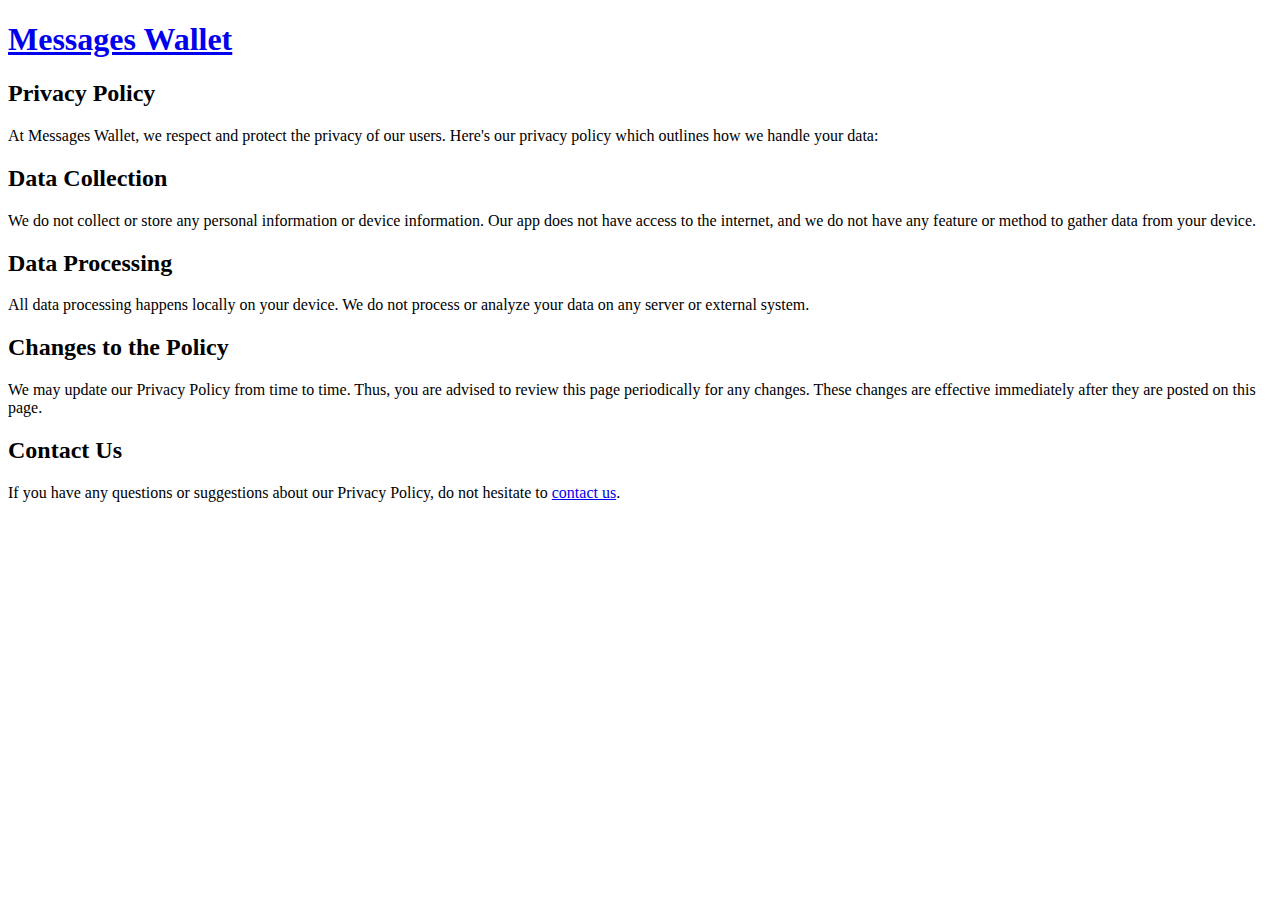
==== docs/privacy-policy.html @ 7551ceee "updated docs" ====
<!DOCTYPE html>
<html lang="en">

<head>
    <meta charset="UTF-8">
    <meta name="viewport" content="width=device-width, initial-scale=1.0">
    <title>Privacy Policy | Messages Wallet</title>
</head>

<body>
    <h1><a href="./index.html">Messages Wallet</a></h1>
    <h2>Privacy Policy</h2>
    <p>At Messages Wallet, we respect and protect the privacy of our users. Here's our privacy policy which outlines how
        we handle your data:</p>

    <h2>Data Collection</h2>
    <p>We do not collect or store any personal information or device information. Our app does not have access to the
        internet, and we do not have any feature or method to gather data from your device.</p>

    <h2>Data Processing</h2>
    <p>All data processing happens locally on your device. We do not process or analyze your data on any server or
        external system.</p>

    <h2>Changes to the Policy</h2>
    <p>We may update our Privacy Policy from time to time. Thus, you are advised to review this page periodically for
        any changes. These changes are effective immediately after they are posted on this page.</p>

    <h2>Contact Us</h2>
    <p>If you have any questions or suggestions about our Privacy Policy, do not hesitate to <a
            href="https://github.com/MominRaza/messages_wallet/issues">contact us</a>.</p>
</body>

</html>
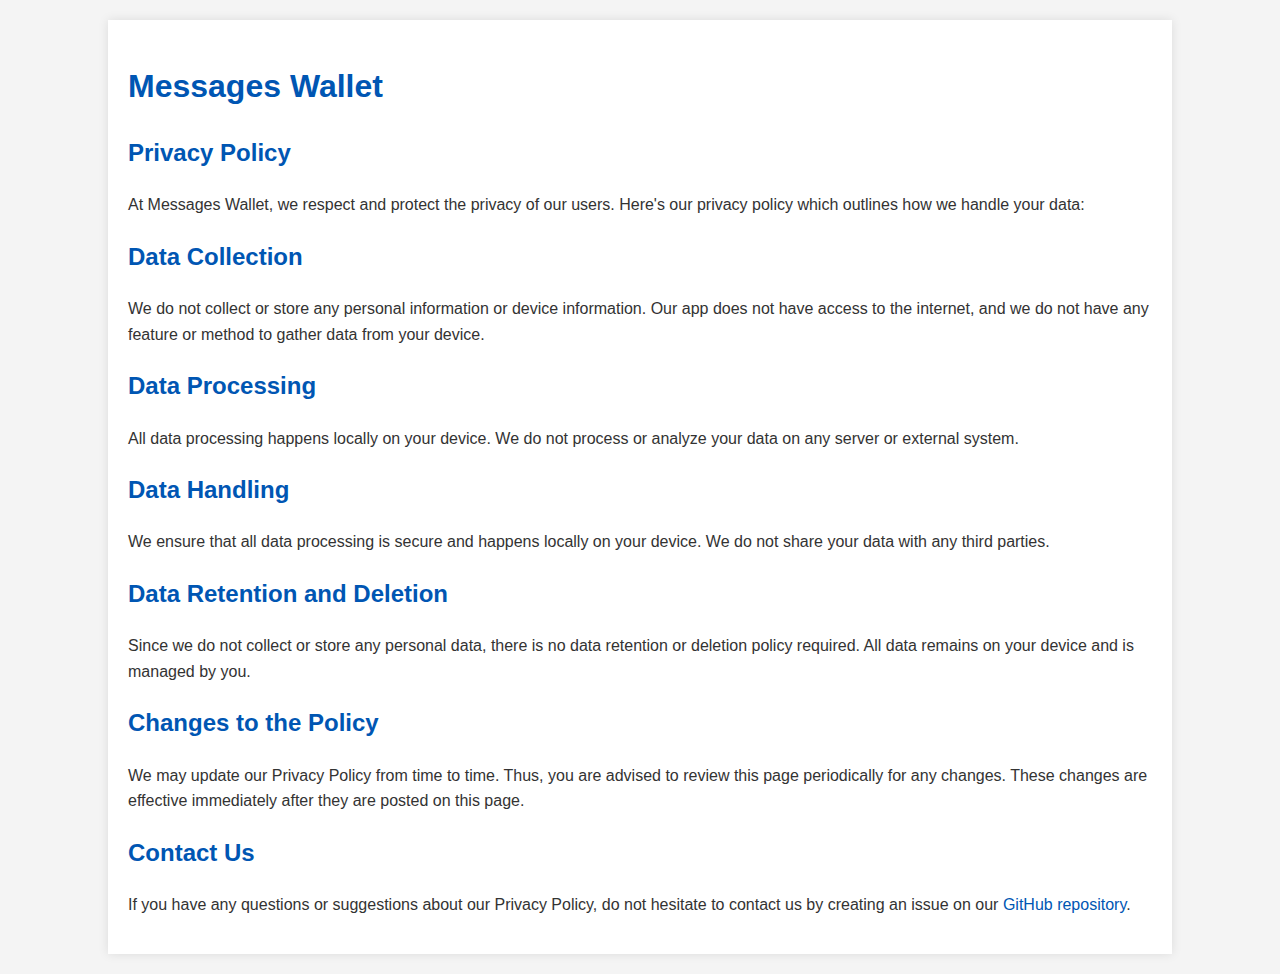
==== commit 9927102d: "updated privacy policy and added styles.css" ====
--- a/docs/privacy-policy.html
+++ b/docs/privacy-policy.html
@@ -5,29 +5,33 @@
     <meta charset="UTF-8">
     <meta name="viewport" content="width=device-width, initial-scale=1.0">
     <title>Privacy Policy | Messages Wallet</title>
+    <link rel="stylesheet" href="styles.css">
 </head>
 
 <body>
-    <h1><a href="./index.html">Messages Wallet</a></h1>
-    <h2>Privacy Policy</h2>
-    <p>At Messages Wallet, we respect and protect the privacy of our users. Here's our privacy policy which outlines how
-        we handle your data:</p>
+    <div class="container">
+        <h1><a href="./index.html">Messages Wallet</a></h1>
+        <h2>Privacy Policy</h2>
+        <p>At Messages Wallet, we respect and protect the privacy of our users. Here's our privacy policy which outlines how we handle your data:</p>
 
-    <h2>Data Collection</h2>
-    <p>We do not collect or store any personal information or device information. Our app does not have access to the
-        internet, and we do not have any feature or method to gather data from your device.</p>
+        <h2>Data Collection</h2>
+        <p>We do not collect or store any personal information or device information. Our app does not have access to the internet, and we do not have any feature or method to gather data from your device.</p>
 
-    <h2>Data Processing</h2>
-    <p>All data processing happens locally on your device. We do not process or analyze your data on any server or
-        external system.</p>
+        <h2>Data Processing</h2>
+        <p>All data processing happens locally on your device. We do not process or analyze your data on any server or external system.</p>
 
-    <h2>Changes to the Policy</h2>
-    <p>We may update our Privacy Policy from time to time. Thus, you are advised to review this page periodically for
-        any changes. These changes are effective immediately after they are posted on this page.</p>
+        <h2>Data Handling</h2>
+        <p>We ensure that all data processing is secure and happens locally on your device. We do not share your data with any third parties.</p>
 
-    <h2>Contact Us</h2>
-    <p>If you have any questions or suggestions about our Privacy Policy, do not hesitate to <a
-            href="https://github.com/MominRaza/messages_wallet/issues">contact us</a>.</p>
+        <h2>Data Retention and Deletion</h2>
+        <p>Since we do not collect or store any personal data, there is no data retention or deletion policy required. All data remains on your device and is managed by you.</p>
+
+        <h2>Changes to the Policy</h2>
+        <p>We may update our Privacy Policy from time to time. Thus, you are advised to review this page periodically for any changes. These changes are effective immediately after they are posted on this page.</p>
+
+        <h2>Contact Us</h2>
+        <p>If you have any questions or suggestions about our Privacy Policy, do not hesitate to contact us by creating an issue on our <a href="https://github.com/MominRaza/messages_wallet/issues">GitHub repository</a>.</p>
+    </div>
 </body>
 
 </html>--- a/docs/styles.css
+++ b/docs/styles.css
@@ -0,0 +1,46 @@
+body {
+    font-family: Arial, sans-serif;
+    line-height: 1.6;
+    margin: 0;
+    padding: 0;
+    background-color: #f4f4f4;
+    color: #333;
+}
+
+h1,
+h2,
+h3 {
+    color: #0056b3;
+}
+
+a {
+    color: #0056b3;
+    text-decoration: none;
+}
+
+a:hover {
+    text-decoration: underline;
+}
+
+.container {
+    width: 80%;
+    margin: auto;
+    overflow: hidden;
+    padding: 20px;
+    background: #fff;
+    box-shadow: 0 0 10px rgba(0, 0, 0, 0.1);
+    margin-block: 20px;
+}
+
+ol,
+ul {
+    margin: 20px 0;
+    padding: 0 20px;
+}
+
+pre {
+    background: #f4f4f4;
+    padding: 10px;
+    border: 1px solid #ddd;
+    overflow-x: auto;
+}